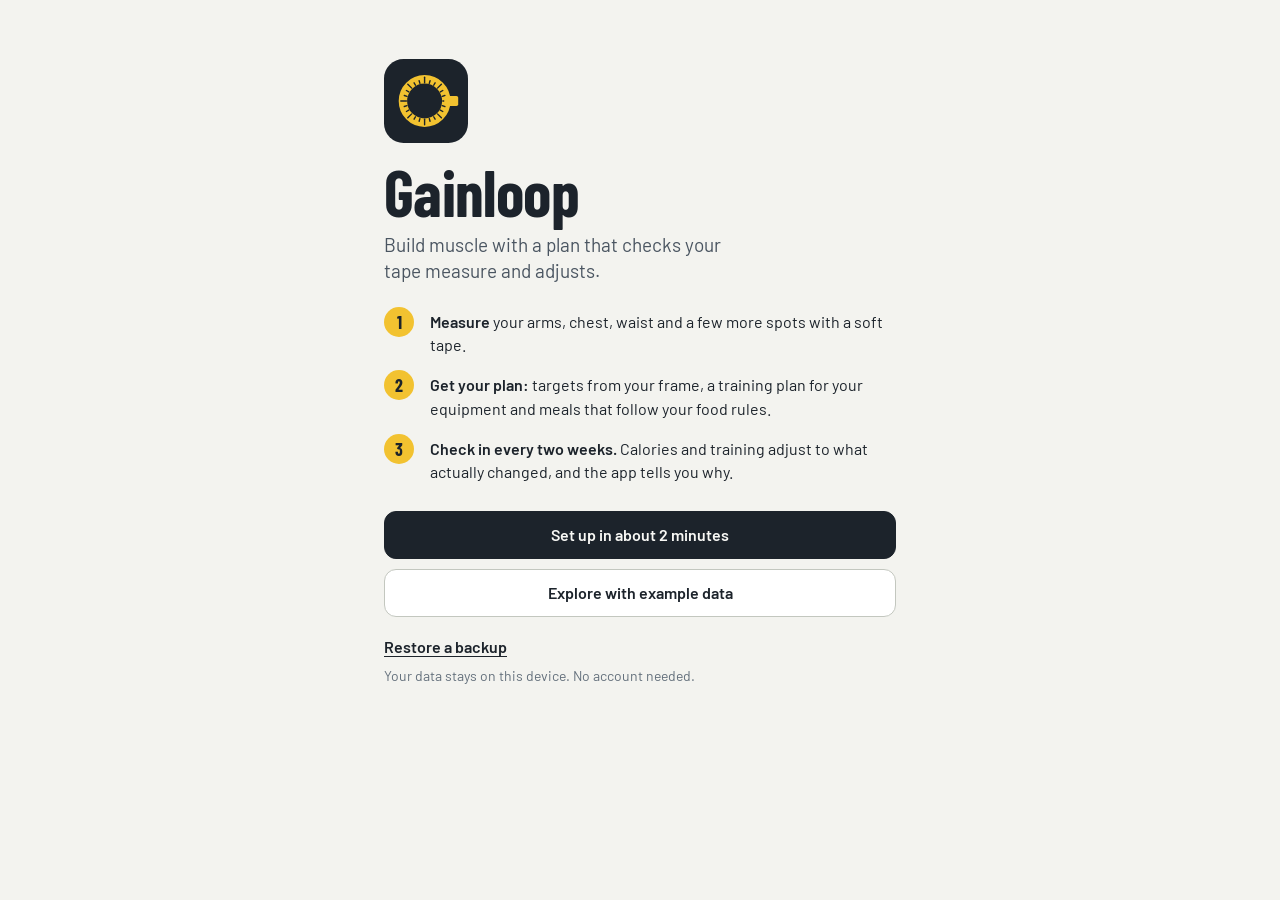
==== index.html @ c3718ab2 "Add Gainloop web app Installable web app (PWA) for building muscle: tape-measure targets, training a" ====
<!doctype html>
<html lang="en-GB">
<head>
  <meta charset="utf-8">
  <meta name="viewport" content="width=device-width, initial-scale=1, viewport-fit=cover">
  <title>Gainloop</title>
  <meta name="description" content="Build muscle with a plan that follows your tape measure: frame-based targets, training for your equipment and meals that respect your food rules.">
  <meta name="theme-color" content="#f3f3ef" media="(prefers-color-scheme: light)">
  <meta name="theme-color" content="#15191d" media="(prefers-color-scheme: dark)">
  <meta name="mobile-web-app-capable" content="yes">
  <meta name="apple-mobile-web-app-capable" content="yes">
  <meta name="apple-mobile-web-app-title" content="Gainloop">
  <meta name="apple-mobile-web-app-status-bar-style" content="default">
  <link rel="manifest" href="manifest.webmanifest">
  <link rel="icon" href="icons/favicon.svg" type="image/svg+xml">
  <link rel="icon" href="icons/icon-192.png" sizes="192x192" type="image/png">
  <link rel="apple-touch-icon" href="icons/apple-touch-icon.png">
  <link rel="preload" href="fonts/barlow-latin-400-normal.woff2" as="font" type="font/woff2" crossorigin>
  <link rel="preload" href="fonts/barlow-condensed-latin-700-normal.woff2" as="font" type="font/woff2" crossorigin>
  <link rel="stylesheet" href="css/app.css">
</head>
<body>
  <div id="app">
    <main id="view" class="view">
      <noscript><p>Gainloop needs JavaScript turned on.</p></noscript>
    </main>
  </div>
  <nav id="tabs" class="tabs" aria-label="Main" hidden></nav>
  <div id="sheet-root"></div>
  <div id="toast" role="status" aria-live="polite"></div>
  <script type="module" src="js/app.js"></script>
</body>
</html>
---- css/app.css ----
/* Gainloop
   Layout: one thumb-width column, the screen title top left, a bottom tab bar.
   Colour comes from the tape measure: chalk and graphite surfaces, tape yellow only where something is measured. */

@font-face { font-family: 'Barlow'; src: url('../fonts/barlow-latin-400-normal.woff2') format('woff2'); font-weight: 400; font-style: normal; font-display: swap; }
@font-face { font-family: 'Barlow'; src: url('../fonts/barlow-latin-500-normal.woff2') format('woff2'); font-weight: 500; font-style: normal; font-display: swap; }
@font-face { font-family: 'Barlow'; src: url('../fonts/barlow-latin-600-normal.woff2') format('woff2'); font-weight: 600; font-style: normal; font-display: swap; }
@font-face { font-family: 'Barlow Condensed'; src: url('../fonts/barlow-condensed-latin-600-normal.woff2') format('woff2'); font-weight: 600; font-style: normal; font-display: swap; }
@font-face { font-family: 'Barlow Condensed'; src: url('../fonts/barlow-condensed-latin-700-normal.woff2') format('woff2'); font-weight: 700; font-style: normal; font-display: swap; }

:root {
  --bg: #f3f3ef;          /* chalk */
  --surface: #ffffff;
  --sunk: #e9eae5;        /* inputs, tracks */
  --ink: #1c232b;         /* graphite */
  --ink-2: #4a5561;
  --ink-3: #64707c;
  --line: #d9dcd5;
  --line-2: #c3c7bf;
  --tape: #f2c230;        /* tape measure yellow */
  --tape-track: #f6e6a6;
  --tape-ink: #1c232b;    /* text printed on the tape, same in both themes */
  --tape-deep: #b98a06;
  --mark-bg: #1c232b;
  --good: #1f7a55;
  --warn: #9a4d00;
  --warn-bg: #fbecd9;
  --danger: #b3261e;
  --btn-bg: #1c232b;
  --btn-fg: #f8f8f5;
  --backdrop: rgba(12, 16, 20, 0.45);
  --shadow: 0 1px 2px rgba(28, 35, 43, 0.06), 0 8px 24px rgba(28, 35, 43, 0.08);
  --tape-shadow: inset 0 0 0 1px rgba(28, 35, 43, 0.14);
  --font-body: 'Barlow', system-ui, -apple-system, 'Segoe UI', Roboto, sans-serif;
  --font-display: 'Barlow Condensed', 'Arial Narrow', 'Roboto Condensed', system-ui, sans-serif;
  --safe-top: env(safe-area-inset-top, 0px);
  --safe-bottom: env(safe-area-inset-bottom, 0px);
  color-scheme: light;
}

@media (prefers-color-scheme: dark) {
  :root:not([data-theme="light"]) {
    --bg: #15191d;          /* rubber gym floor */
    --surface: #1d2227;
    --sunk: #262c32;
    --ink: #eceee9;
    --ink-2: #b6bdc5;
    --ink-3: #8f99a3;
    --line: #2e353c;
    --line-2: #434b53;
    --tape: #f2c230;
    --tape-track: #c9b25e;
    --tape-ink: #1c232b;
    --tape-deep: #f2c230;
    --mark-bg: #1c232b;
    --good: #57c792;
    --warn: #f0a24b;
    --warn-bg: #3a2a14;
    --danger: #ff8a80;
    --btn-bg: #eceee9;
    --btn-fg: #15191d;
    --backdrop: rgba(0, 0, 0, 0.6);
    --shadow: 0 1px 2px rgba(0, 0, 0, 0.3), 0 8px 24px rgba(0, 0, 0, 0.35);
    --tape-shadow: inset 0 0 0 1px rgba(0, 0, 0, 0.25);
    color-scheme: dark;
  }
}

:root[data-theme="dark"] {
  --bg: #15191d;
  --surface: #1d2227;
  --sunk: #262c32;
  --ink: #eceee9;
  --ink-2: #b6bdc5;
  --ink-3: #8f99a3;
  --line: #2e353c;
  --line-2: #434b53;
  --tape: #f2c230;
  --tape-track: #c9b25e;
  --tape-ink: #1c232b;
  --tape-deep: #f2c230;
  --mark-bg: #1c232b;
  --good: #57c792;
  --warn: #f0a24b;
  --warn-bg: #3a2a14;
  --danger: #ff8a80;
  --btn-bg: #eceee9;
  --btn-fg: #15191d;
  --backdrop: rgba(0, 0, 0, 0.6);
  --shadow: 0 1px 2px rgba(0, 0, 0, 0.3), 0 8px 24px rgba(0, 0, 0, 0.35);
  --tape-shadow: inset 0 0 0 1px rgba(0, 0, 0, 0.25);
  color-scheme: dark;
}

/* ---------- Base ---------- */
*, *::before, *::after { box-sizing: border-box; }
[hidden] { display: none !important; }
html { -webkit-text-size-adjust: 100%; text-size-adjust: 100%; }
html.sheet-open { overflow: hidden; }
body {
  margin: 0;
  background: var(--bg);
  color: var(--ink);
  font: 400 16px/1.45 var(--font-body);
  -webkit-font-smoothing: antialiased;
  -webkit-tap-highlight-color: transparent;
}
img, svg { max-width: 100%; }
p { margin: 0 0 10px; }
a { color: inherit; }
strong { font-weight: 600; }
button, input, select, textarea { font: inherit; color: inherit; }
:focus-visible { outline: 3px solid var(--ink); outline-offset: 2px; }

#app { max-width: 560px; margin: 0 auto; }
.view {
  min-height: 100vh;
  padding: calc(var(--safe-top) + 14px) 16px calc(var(--safe-bottom) + 32px);
}
body.has-tabs .view { padding-bottom: calc(var(--safe-bottom) + 104px); }

.i { width: 1.25em; height: 1.25em; flex: 0 0 auto; fill: none; stroke: currentColor; stroke-width: 1.8; stroke-linecap: round; stroke-linejoin: round; vertical-align: -0.25em; }
.i .fill { fill: currentColor; stroke: none; }

/* ---------- Type ---------- */
.display { font: 700 56px/0.92 var(--font-display); letter-spacing: -0.01em; margin: 20px 0 10px; }
.title { font: 700 36px/1 var(--font-display); letter-spacing: -0.005em; margin: 0; text-wrap: balance; }
.h2 { font: 600 23px/1.15 var(--font-display); letter-spacing: 0.005em; margin: 0 0 10px; text-wrap: balance; }
.h3 { font: 600 17px/1.3 var(--font-body); margin: 0 0 4px; }
.lede { font-size: 19px; line-height: 1.4; color: var(--ink-2); max-width: 34ch; margin: 0 0 22px; }
.muted { color: var(--ink-2); }
.fine { font-size: 14px; line-height: 1.4; color: var(--ink-3); }
.date { color: var(--ink-2); font-size: 15px; margin: 0 0 2px; }
.num { font-variant-numeric: tabular-nums; }
.empty { color: var(--ink-2); padding: 10px 0; }
.error { color: var(--danger); font-weight: 600; margin-top: 12px; }
.warn-text { color: var(--warn); }
.prose p { max-width: 65ch; }
.prose .h2 { margin-top: 24px; }
.prose .h2:first-child { margin-top: 0; }
.sources { padding-left: 18px; }
.sources li { margin: 6px 0; }

/* ---------- Layout pieces ---------- */
.screen-head { display: flex; align-items: flex-end; justify-content: space-between; gap: 12px; margin: 6px 0 18px; }
.screen-head > div { min-width: 0; }
.screen-head .muted { margin: 4px 0 0; }
.section { margin-top: 30px; }
.section-head { display: flex; align-items: baseline; justify-content: space-between; gap: 12px; margin-bottom: 8px; }
.section-head .h2 { margin: 0; }
.stack { display: grid; gap: 10px; }
.actions-row { display: flex; flex-wrap: wrap; gap: 10px; margin-top: 18px; }
.grid-2 { display: grid; grid-template-columns: 1fr 1fr; gap: 0 12px; }

.card { background: var(--surface); border: 1px solid var(--line); border-radius: 16px; padding: 16px; margin-top: 14px; box-shadow: var(--shadow); }
.card .h3 { margin: 0; }
.card p:last-of-type { margin-bottom: 14px; }
.card-top { display: flex; justify-content: space-between; align-items: baseline; gap: 12px; }
.card-tape { background: var(--tape); color: var(--tape-ink); border-color: transparent; }
.card-tape .btn-primary { background: var(--tape-ink); color: #f8f8f5; border-color: var(--tape-ink); }
.big-name { font: 700 30px/1.02 var(--font-display); margin: 6px 0 4px; }
.done-line { display: flex; align-items: center; gap: 6px; color: var(--good); font-weight: 600; margin: 8px 0 0; }

.banner { display: flex; flex-wrap: wrap; align-items: center; justify-content: space-between; gap: 10px 14px; padding: 12px 14px; border-radius: 12px; background: var(--sunk); color: var(--ink); margin: 0 0 14px; }
.banner p { margin: 0; flex: 1 1 220px; }
.banner-warn { background: var(--warn-bg); }
.note { background: var(--sunk); color: var(--ink); border-radius: 10px; padding: 10px 12px; font-size: 15px; }

.back { display: inline-flex; align-items: center; gap: 2px; padding: 8px 0; margin-left: -4px; border: 0; background: none; color: var(--ink-2); font-weight: 600; font-size: 15px; text-decoration: none; cursor: pointer; }
.back .i { width: 22px; height: 22px; }

/* ---------- Buttons ---------- */
.btn {
  display: inline-flex; align-items: center; justify-content: center; gap: 8px;
  min-height: 48px; padding: 0 18px; border-radius: 12px;
  border: 1px solid var(--line-2); background: var(--surface); color: var(--ink);
  font: 600 16px/1.1 var(--font-body); text-align: center; text-decoration: none; cursor: pointer;
}
.btn:hover { border-color: var(--ink-3); }
.btn-primary { background: var(--btn-bg); color: var(--btn-fg); border-color: var(--btn-bg); }
.btn-primary:hover { border-color: var(--btn-bg); opacity: 0.92; }
.btn-small { min-height: 40px; padding: 0 14px; border-radius: 10px; font-size: 15px; }
.btn-wide { width: 100%; }
.btn-danger { color: var(--danger); }
.btn-link { display: inline-block; padding: 10px 0; border: 0; background: none; color: var(--ink); font: 600 16px/1.2 var(--font-body); text-decoration: underline; text-underline-offset: 3px; cursor: pointer; text-align: left; }
.link { color: var(--ink); font-weight: 600; text-underline-offset: 3px; white-space: nowrap; }
.icon-btn { display: inline-grid; place-items: center; width: 44px; height: 44px; flex: 0 0 auto; border: 0; border-radius: 12px; background: transparent; color: var(--ink-2); cursor: pointer; }
.icon-btn:hover { background: var(--sunk); color: var(--ink); }

/* ---------- Forms ---------- */
.field { margin: 0 0 20px; padding: 0; border: 0; min-width: 0; }
.field > label, .field > legend { display: block; padding: 0; margin: 0 0 8px; font-weight: 600; }
.field.compact { margin-bottom: 14px; }
.field.compact > legend { font-weight: 500; color: var(--ink-2); margin-bottom: 6px; }
.opt { font-weight: 400; color: var(--ink-3); }
.hint { font-size: 14px; color: var(--ink-3); margin: 8px 0 0; }

input:not([type]), input[type="text"], input[type="date"], input[inputmode], textarea {
  width: 100%; min-height: 48px; padding: 10px 12px;
  border: 1px solid var(--line-2); border-radius: 10px;
  background: var(--surface); color: var(--ink);
  font: 400 17px/1.3 var(--font-body);
}
textarea { min-height: 120px; resize: vertical; }
input::placeholder, textarea::placeholder { color: var(--ink-3); opacity: 1; }
input[type="file"] { font-size: 15px; max-width: 100%; }
.input-unit { position: relative; display: flex; align-items: center; }
.input-unit input { padding-right: 50px; font-variant-numeric: tabular-nums; }
.input-unit .unit { position: absolute; right: 12px; color: var(--ink-3); font-size: 15px; pointer-events: none; }
.input-unit.small { width: 140px; flex: 0 0 auto; }
.pair { display: grid; grid-template-columns: 1fr 1fr; gap: 10px; max-width: 320px; }

.seg, .chips { display: flex; flex-wrap: wrap; gap: 6px; }
.seg input, .chips input, .choices input { position: absolute; width: 1px; height: 1px; opacity: 0; pointer-events: none; }
.seg label, .chips label {
  display: inline-flex; align-items: center; min-height: 44px; padding: 0 16px;
  border: 1px solid var(--line-2); border-radius: 999px; background: var(--surface);
  font-weight: 500; cursor: pointer; user-select: none;
}
.seg input:checked + label, .chips input:checked + label { background: var(--ink); color: var(--bg); border-color: var(--ink); }
.chips input[name="pins"]:checked + label { background: var(--tape); color: var(--tape-ink); border-color: var(--tape-deep); }
.seg input:focus-visible + label, .chips input:focus-visible + label, .choices input:focus-visible + label { outline: 3px solid var(--ink); outline-offset: 2px; }

.choices { display: grid; gap: 8px; }
.choices label { display: block; padding: 12px 14px; border: 1px solid var(--line-2); border-radius: 12px; background: var(--surface); cursor: pointer; }
.choices input:checked + label { border-color: var(--ink); box-shadow: inset 0 0 0 1px var(--ink); }
.choices input:disabled + label { cursor: not-allowed; opacity: 0.65; }
.choice-title { display: block; font-weight: 600; }
.choice-desc { display: block; margin-top: 2px; font-size: 14px; color: var(--ink-3); }

.field.check { display: flex; align-items: center; gap: 12px; }
.field.check input { width: 22px; height: 22px; margin: 0; accent-color: var(--ink); }
.field.check label { margin: 0; font-weight: 500; }

.form-actions { display: flex; flex-direction: column; gap: 8px; margin-top: 26px; }
.form-actions .btn { width: 100%; }
.form-actions .btn-link { align-self: center; }
.inline-form { display: flex; flex-wrap: wrap; align-items: center; gap: 10px; margin-bottom: 8px; }
.inline-form .input-unit, .inline-form .pair { flex: 1 1 160px; max-width: 240px; }

.measure { margin: 0; padding: 12px 0; border-bottom: 1px solid var(--line); }
.measure-row { display: flex; align-items: center; justify-content: space-between; gap: 12px; }
.measure-row label { margin: 0; font-weight: 600; }
.measure .fine { margin: 4px 0 0; }
.how summary { padding: 6px 0 2px; color: var(--ink-2); font-size: 14px; cursor: pointer; }
.how p { margin: 4px 0 6px; color: var(--ink-2); font-size: 15px; }
.warn { display: flex; align-items: flex-start; gap: 6px; margin: 6px 0 0; color: var(--warn); font-size: 14px; font-weight: 500; }

/* ---------- Setup ---------- */
.steps { display: flex; align-items: center; justify-content: space-between; min-height: 40px; }
.step-count { color: var(--ink-3); font-size: 14px; margin-left: auto; }
.step-bar { height: 4px; margin: 6px 0 24px; border-radius: 4px; background: var(--sunk); overflow: hidden; }
.step-bar span { display: block; height: 100%; background: var(--ink); }
.setup .title { margin-bottom: 8px; }
.setup .h2 { margin-top: 24px; }

/* ---------- Welcome ---------- */
.welcome { padding-top: 5vh; }
.loop { list-style: none; counter-reset: step; display: grid; gap: 14px; margin: 0 0 28px; padding: 0; }
.loop li { counter-increment: step; position: relative; min-height: 30px; padding: 3px 0 0 46px; }
.loop li::before {
  content: counter(step); position: absolute; left: 0; top: 0;
  display: grid; place-items: center; width: 30px; height: 30px; border-radius: 50%;
  background: var(--tape); color: var(--tape-ink); font: 700 18px/1 var(--font-display);
}
.mark { display: block; }
.mark-bg { fill: var(--mark-bg); }
.mark-ring { fill: none; stroke: var(--tape); stroke-width: 12; }
.mark-tick { stroke: var(--mark-bg); stroke-width: 2; stroke-linecap: round; }
.mark-tab { fill: var(--tape); }

/* ---------- Lists ---------- */
.list { list-style: none; margin: 0; padding: 0; border-top: 1px solid var(--line); }
.row {
  display: flex; align-items: center; gap: 12px; min-height: 52px; padding: 10px 0;
  border-bottom: 1px solid var(--line); color: inherit; text-decoration: none;
}
.row-label { flex: 0 0 auto; min-width: 92px; color: var(--ink-3); font-size: 15px; }
.row-main { flex: 1 1 auto; min-width: 0; overflow-wrap: anywhere; }
.row-title { display: block; font-weight: 600; }
.row-main .fine { display: block; margin: 2px 0 0; }
.row-amount { flex: 0 0 auto; color: var(--ink-2); font-variant-numeric: tabular-nums; white-space: nowrap; }
.row-link > .i, .row-button > .i { color: var(--ink-3); }
.row-button { width: 100%; border: 0; border-bottom: 1px solid var(--line); background: none; text-align: left; cursor: pointer; }
.row-link:hover, .row-button:hover { background: var(--sunk); }
.shop .row input { width: 22px; height: 22px; margin: 0; accent-color: var(--ink); flex: 0 0 auto; }
.shop .row label { cursor: pointer; }
.shop .row input:checked ~ label, .shop .row input:checked ~ .row-amount { color: var(--ink-3); text-decoration: line-through; }

.badge { display: inline-flex; align-items: center; height: 22px; padding: 0 8px; border-radius: 999px; font: 600 12px/1 var(--font-body); vertical-align: 0.1em; white-space: nowrap; }
.badge-tape { background: var(--tape); color: var(--tape-ink); }
.badge-ink { background: var(--ink); color: var(--bg); }

/* ---------- Stats ---------- */
.stats { display: grid; grid-template-columns: 1fr 1fr; gap: 1px; overflow: hidden; border: 1px solid var(--line); border-radius: 16px; background: var(--line); }
.stat { padding: 14px; background: var(--surface); min-width: 0; }
.stat-label { margin: 0 0 2px; color: var(--ink-3); font-size: 14px; }
.stat-value { margin: 0; font: 600 30px/1.05 var(--font-display); }
.stat-sub { margin: 4px 0 0; color: var(--ink-3); font-size: 13px; }
.kpi { display: flex; flex-wrap: wrap; gap: 6px 18px; margin: 0 0 8px; color: var(--ink-2); }
.kpi strong { font: 600 24px/1.1 var(--font-display); color: var(--ink); }

/* ---------- Tape gauge ---------- */
.gauges { display: grid; gap: 20px; }
.gauge-head { display: flex; align-items: baseline; justify-content: space-between; gap: 12px; margin-bottom: 6px; }
.gauge-name { font-weight: 600; }
.gauge-nums { color: var(--ink-2); font-size: 15px; white-space: nowrap; }
.gauge-nums strong { font: 600 22px/1 var(--font-display); color: var(--ink); }
.gauge-foot { display: flex; flex-wrap: wrap; align-items: center; gap: 8px; margin: 6px 0 0; color: var(--ink-2); font-size: 14px; }
.tape { position: relative; height: 36px; overflow: hidden; border-radius: 4px; background: var(--tape-track); box-shadow: var(--tape-shadow); }
.tape-fill { position: absolute; top: 0; bottom: 0; left: 0; background: var(--tape); }
.tick { position: absolute; top: 0; width: 1px; height: 7px; background: var(--tape-ink); opacity: 0.5; transform: translateX(-0.5px); }
.tick.mid { height: 11px; opacity: 0.7; }
.tick.major { width: 1.5px; height: 15px; opacity: 0.9; }
.tick-num { position: absolute; top: 16px; transform: translateX(-50%); color: var(--tape-ink); font: 600 13px/1 var(--font-display); }
.tape-now { position: absolute; top: 0; bottom: 0; width: 3px; background: var(--tape-ink); transform: translateX(-1.5px); }
.tape-target { position: absolute; top: 0; bottom: 0; width: 0; }
.tape-target::before, .tape-target::after { content: ''; position: absolute; left: -7px; border-left: 7px solid transparent; border-right: 7px solid transparent; }
.tape-target::before { top: 0; border-top: 9px solid var(--tape-ink); }
.tape-target::after { bottom: 0; border-bottom: 9px solid var(--tape-ink); }

/* ---------- Sets bars ---------- */
.bars { display: grid; gap: 2px; }
.bar-row {
  display: grid; grid-template-columns: minmax(110px, 40%) 1fr 30px; align-items: center; gap: 10px;
  width: 100%; min-height: 42px; padding: 4px 6px; margin: 0 -6px; border: 0; border-radius: 8px;
  background: none; color: inherit; text-align: left; cursor: pointer;
}
.bar-row:hover { background: var(--sunk); }
.bar-label { display: flex; flex-wrap: wrap; align-items: center; gap: 6px; font-weight: 500; }
.bar-track { height: 10px; overflow: hidden; border-radius: 0 4px 4px 0; background: var(--sunk); }
.bar-fill { display: block; height: 100%; border-radius: 0 4px 4px 0; background: var(--ink-3); }
.bar-fill.pri { background: var(--tape-deep); }
.bar-value { text-align: right; font-weight: 600; font-variant-numeric: tabular-nums; }

/* ---------- Weight chart ---------- */
.chart { position: relative; min-height: 120px; border-radius: 12px; }
.wchart { display: block; overflow: visible; touch-action: pan-y; }
.wchart .grid { stroke: var(--line); stroke-width: 1; }
.wchart .axis { fill: var(--ink-3); font: 500 11px var(--font-body); font-variant-numeric: tabular-nums; }
.wchart .dot { fill: var(--ink-3); opacity: 0.45; }
.wchart .area { fill: var(--ink); opacity: 0.07; }
.wchart .trend { fill: none; stroke: var(--ink); stroke-width: 2; stroke-linecap: round; stroke-linejoin: round; }
.wchart .end { fill: var(--tape); stroke: var(--bg); stroke-width: 2; }
.wchart .cross { stroke: var(--ink-3); stroke-width: 1; }
.wchart .cross-dot { fill: var(--ink); stroke: var(--bg); stroke-width: 2; }
.chart-tip { position: absolute; top: 2px; padding: 8px 10px; border: 1px solid var(--line); border-radius: 10px; background: var(--surface); box-shadow: var(--shadow); font-size: 13px; line-height: 1.5; white-space: nowrap; pointer-events: none; z-index: 2; }
.tip-date { font-weight: 600; }
.tip-key { display: inline-block; width: 12px; height: 2px; margin-right: 6px; background: var(--ink); vertical-align: middle; }
.tip-key.dotkey { width: 6px; height: 6px; margin: 0 9px 0 3px; border-radius: 50%; background: var(--ink-3); }
.more summary { padding: 12px 0; font-weight: 600; cursor: pointer; }

/* ---------- Train ---------- */
.exercise { padding: 18px 0; border-bottom: 1px solid var(--line); }
.exercise:first-of-type { border-top: 1px solid var(--line); }
.ex-head { display: flex; align-items: flex-start; justify-content: space-between; gap: 8px; }
.ex-title { min-width: 0; }
.ex-title .fine { margin: 2px 0 0; }
.advice { margin: 10px 0 6px; padding: 10px 12px; border-radius: 10px; background: var(--sunk); font-size: 15px; }
.log { display: grid; gap: 10px; margin: 12px 0 8px; }
.log-weight, .log-reps { display: flex; align-items: center; gap: 12px; }
.log-weight label, .log-label { min-width: 70px; font-weight: 600; font-size: 15px; }
.rep-boxes { display: flex; flex-wrap: wrap; gap: 8px; }
input.rep { width: 54px; min-height: 46px; padding: 8px 4px; text-align: center; font-variant-numeric: tabular-nums; }
.finish-bar { position: sticky; bottom: calc(var(--safe-bottom) + 78px); z-index: 5; margin-top: 10px; padding: 14px 0 6px; background: linear-gradient(to top, var(--bg) 72%, transparent); }

/* ---------- Eat ---------- */
.targets { display: grid; gap: 2px; }
.target-kcal { margin: 0; color: var(--ink-2); }
.target-kcal strong { margin-right: 6px; color: var(--ink); font: 700 46px/1 var(--font-display); }
.macros { display: flex; flex-wrap: wrap; gap: 4px 16px; margin: 6px 0; color: var(--ink-2); }
.macros strong { color: var(--ink); }
.rules-line { display: flex; align-items: baseline; justify-content: space-between; gap: 12px; }
.rules-line p { margin: 0; }
.days { display: grid; grid-template-columns: repeat(7, minmax(0, 1fr)); gap: 4px; margin: 24px 0 6px; }
.day { display: flex; flex-direction: column; align-items: center; gap: 1px; padding: 8px 0; border: 1px solid transparent; border-radius: 12px; background: none; color: var(--ink-2); font: 600 13px/1.2 var(--font-body); cursor: pointer; }
.day-num { color: var(--ink); font: 600 19px/1.1 var(--font-display); }
.day.today:not(.on) { border-color: var(--line-2); }
.day.on { background: var(--ink); color: var(--bg); }
.day.on .day-num { color: var(--bg); }
.meals { list-style: none; margin: 0; padding: 0; }
.meal { display: grid; gap: 2px; width: 100%; padding: 12px 0; border: 0; border-bottom: 1px solid var(--line); background: none; color: inherit; text-align: left; cursor: pointer; }
.meal:hover { background: var(--sunk); }
.meal-slot { color: var(--ink-3); font-size: 13px; font-weight: 600; }
.meal-name { font-size: 17px; font-weight: 600; }
.meal-meta { color: var(--ink-2); font-size: 14px; }
.day-total { display: grid; gap: 12px; margin-top: 18px; }
.meter-head { display: flex; justify-content: space-between; gap: 10px; margin-bottom: 6px; font-size: 15px; }
.meter-track { height: 8px; overflow: hidden; border-radius: 4px; background: var(--sunk); }
.meter-fill { display: block; height: 100%; border-radius: 0 4px 4px 0; background: var(--ink-3); }
.meter-fill.ok { background: var(--good); }
.ingredients { margin: 0 0 10px; padding-left: 20px; }
.ingredients li { margin: 4px 0; }
.explain { display: grid; gap: 10px; margin: 0 0 14px; padding-left: 18px; }

/* ---------- Check-in and changes ---------- */
.changes { display: grid; gap: 12px; list-style: none; margin: 0; padding: 0; }
.change { padding: 14px; border: 1px solid var(--line); border-radius: 12px; background: var(--surface); }
.change-text { margin: 0 0 4px; font-weight: 600; }
.change .fine { margin: 0; }
.timeline { list-style: none; margin: 0; padding: 0; border-top: 1px solid var(--line); }
.timeline > li { padding: 14px 0; border-bottom: 1px solid var(--line); }
.timeline ul { display: grid; gap: 10px; list-style: none; margin: 8px 0 0; padding: 0; }
.tl-head { display: flex; flex-wrap: wrap; align-items: baseline; gap: 8px; margin: 0; }
.tl-text { margin: 0 0 2px; font-weight: 500; }
.timeline .fine { margin: 0; }
.footer-note { margin-top: 28px; }
.copy-area { font: 13px/1.4 ui-monospace, Menlo, Consolas, monospace; }

/* ---------- Tab bar ---------- */
.tabs {
  position: fixed; left: 0; right: 0; bottom: 0; z-index: 20;
  display: flex; justify-content: center;
  padding: 6px max(8px, env(safe-area-inset-left, 0px)) calc(var(--safe-bottom) + 6px);
  border-top: 1px solid var(--line); background: var(--surface);
}
.tab {
  position: relative; flex: 1 1 0; max-width: 112px;
  display: flex; flex-direction: column; align-items: center; gap: 3px; padding: 6px 0 4px;
  color: var(--ink-3); font-size: 12px; font-weight: 600; text-decoration: none; border-radius: 10px;
}
.tab .i { width: 24px; height: 24px; vertical-align: 0; }
.tab[aria-current="page"] { color: var(--ink); }
.tab[aria-current="page"]::before { content: ''; position: absolute; top: -7px; left: 50%; width: 30px; height: 4px; transform: translateX(-50%); border-radius: 0 0 3px 3px; background: var(--tape); }

/* ---------- Sheet and toast ---------- */
.sheet-backdrop { position: fixed; inset: 0; z-index: 40; background: var(--backdrop); }
.sheet {
  position: fixed; left: 0; right: 0; bottom: 0; z-index: 41;
  max-width: 560px; max-height: 86vh; margin: 0 auto; overflow: auto; overscroll-behavior: contain;
  padding: 0 16px calc(var(--safe-bottom) + 24px);
  border-radius: 20px 20px 0 0; background: var(--surface); box-shadow: var(--shadow);
}
.sheet-head { position: sticky; top: 0; z-index: 1; display: flex; align-items: center; justify-content: space-between; gap: 8px; padding: 16px 0 8px; background: var(--surface); }
.sheet-head .h2 { margin: 0; }
.sheet-body > :last-child { margin-bottom: 0; }

#toast {
  position: fixed; left: 50%; bottom: calc(var(--safe-bottom) + 88px); z-index: 60;
  max-width: min(92vw, 480px); padding: 12px 16px; border-radius: 12px;
  background: var(--ink); color: var(--bg); font-weight: 500;
  opacity: 0; transform: translate(-50%, 16px); pointer-events: none; transition: opacity 0.2s, transform 0.2s;
}
#toast.show { opacity: 1; transform: translate(-50%, 0); }
body:not(.has-tabs) #toast { bottom: calc(var(--safe-bottom) + 24px); }

@media (prefers-reduced-motion: no-preference) {
  .sheet { animation: sheet-in 0.22s ease-out; }
  .sheet-backdrop { animation: fade-in 0.2s ease-out; }
}
@keyframes sheet-in { from { transform: translateY(28px); opacity: 0.6; } to { transform: none; opacity: 1; } }
@keyframes fade-in { from { opacity: 0; } }
@media (prefers-reduced-motion: reduce) { #toast { transition: none; } }

@media (min-width: 600px) {
  .view { padding-left: 24px; padding-right: 24px; }
  .display { font-size: 64px; }
}
@media (max-width: 360px) {
  .title { font-size: 32px; }
  .row-label { min-width: 76px; }
  .input-unit.small { width: 120px; }
}

.wchart .end-label { fill: var(--ink); font: 600 12px var(--font-body); paint-order: stroke; stroke: var(--bg); stroke-width: 3px; stroke-linejoin: round; }
.changes { margin-top: 16px; }
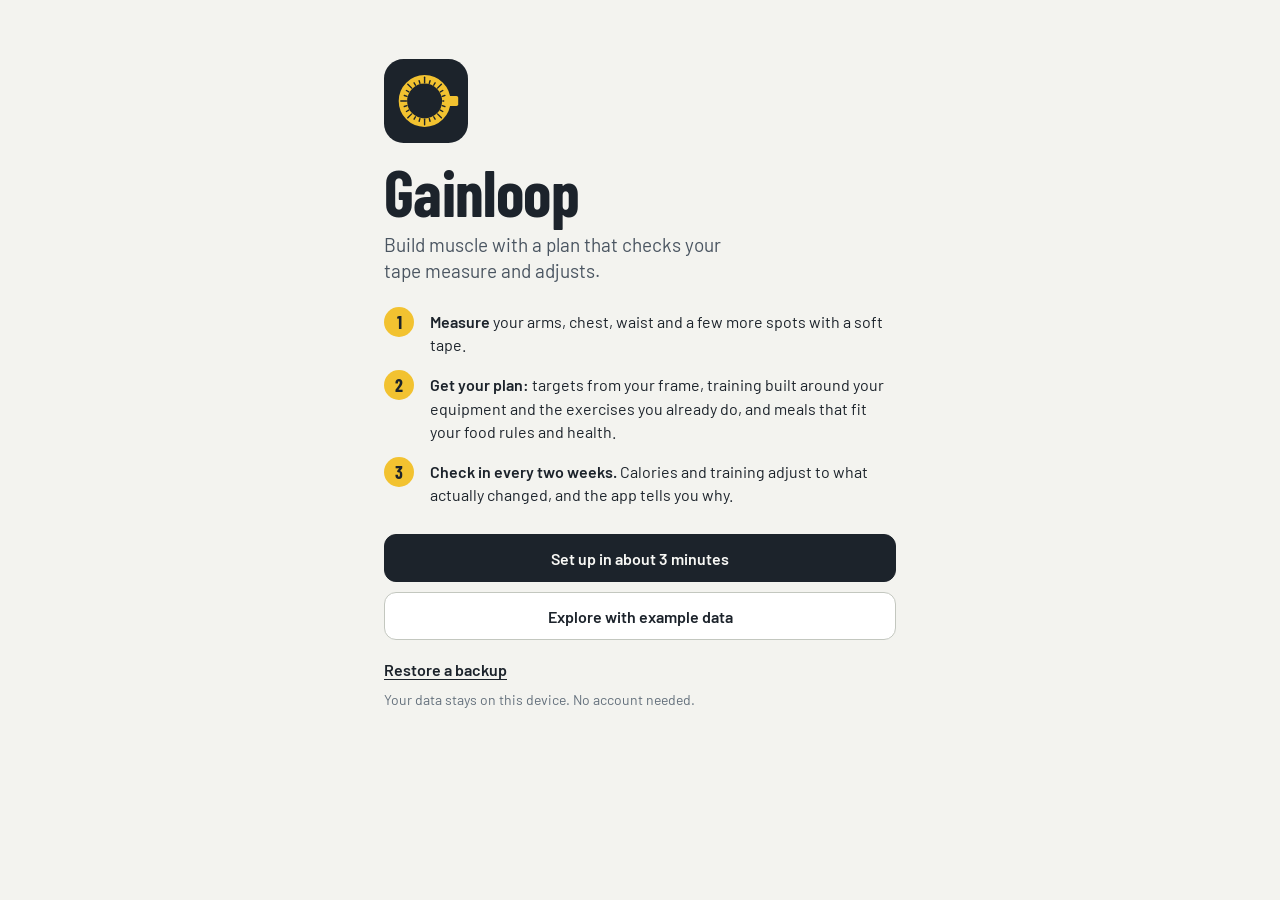
==== commit cf6738d5: "Add exercise animations, your own exercises, cooking from your food and health conditions - Every ex" ====
--- a/index.html
+++ b/index.html
@@ -4,7 +4,7 @@
   <meta charset="utf-8">
   <meta name="viewport" content="width=device-width, initial-scale=1, viewport-fit=cover">
   <title>Gainloop</title>
-  <meta name="description" content="Build muscle with a plan that follows your tape measure: frame-based targets, training for your equipment and meals that respect your food rules.">
+  <meta name="description" content="Build muscle with a plan that follows your tape measure: frame-based targets, training built around the exercises you already do, how-to animations for every exercise, and meals that fit your food rules, health and the food you have.">
   <meta name="theme-color" content="#f3f3ef" media="(prefers-color-scheme: light)">
   <meta name="theme-color" content="#15191d" media="(prefers-color-scheme: dark)">
   <meta name="mobile-web-app-capable" content="yes">
--- a/css/app.css
+++ b/css/app.css
@@ -31,6 +31,13 @@
   --backdrop: rgba(12, 16, 20, 0.45);
   --shadow: 0 1px 2px rgba(28, 35, 43, 0.06), 0 8px 24px rgba(28, 35, 43, 0.08);
   --tape-shadow: inset 0 0 0 1px rgba(28, 35, 43, 0.14);
+  --fig: #1c232b;         /* exercise figure */
+  --fig-far: #8d969f;     /* the far arm and leg */
+  --kit: #6f7a85;         /* bars, cables */
+  --plate: #a3abb3;       /* plates and dumbbells */
+  --pad: #d3d7cf;         /* benches and machine pads */
+  --frame: #b5bbb2;       /* machine frames */
+  --anim-bg: var(--surface);
   --font-body: 'Barlow', system-ui, -apple-system, 'Segoe UI', Roboto, sans-serif;
   --font-display: 'Barlow Condensed', 'Arial Narrow', 'Roboto Condensed', system-ui, sans-serif;
   --safe-top: env(safe-area-inset-top, 0px);
@@ -62,6 +69,12 @@
     --backdrop: rgba(0, 0, 0, 0.6);
     --shadow: 0 1px 2px rgba(0, 0, 0, 0.3), 0 8px 24px rgba(0, 0, 0, 0.35);
     --tape-shadow: inset 0 0 0 1px rgba(0, 0, 0, 0.25);
+    --fig: #e6e9e4;
+    --fig-far: #6e7882;
+    --kit: #9aa4ae;
+    --plate: #56606a;
+    --pad: #39414a;
+    --frame: #47505a;
     color-scheme: dark;
   }
 }
@@ -89,6 +102,12 @@
   --backdrop: rgba(0, 0, 0, 0.6);
   --shadow: 0 1px 2px rgba(0, 0, 0, 0.3), 0 8px 24px rgba(0, 0, 0, 0.35);
   --tape-shadow: inset 0 0 0 1px rgba(0, 0, 0, 0.25);
+  --fig: #e6e9e4;
+  --fig-far: #6e7882;
+  --kit: #9aa4ae;
+  --plate: #56606a;
+  --pad: #39414a;
+  --frame: #47505a;
   color-scheme: dark;
 }
 
@@ -464,3 +483,118 @@
 
 .wchart .end-label { fill: var(--ink); font: 600 12px var(--font-body); paint-order: stroke; stroke: var(--bg); stroke-width: 3px; stroke-linejoin: round; }
 .changes { margin-top: 16px; }
+
+/* ---------- Exercise animations ---------- */
+.anim { display: block; width: 100%; height: 100%; }
+.anim line, .anim polyline, .anim path { fill: none; stroke-linecap: round; stroke-linejoin: round; }
+.anim .fig { stroke: var(--fig); fill: var(--fig); }
+.anim line.fig, .anim polyline.fig { fill: none; }
+.anim .fig-far { stroke: var(--fig-far); fill: var(--fig-far); }
+.anim line.fig-far { fill: none; }
+.anim polygon.fig { stroke: var(--fig); stroke-linejoin: round; }
+.anim .cut { stroke: var(--anim-bg); }
+.anim .cut-fill { fill: var(--anim-bg); }
+.anim .plate { fill: var(--plate); stroke: none; }
+.anim .plate-line { stroke: var(--plate); }
+.anim .hub { fill: var(--anim-bg); }
+.anim .pad { fill: var(--pad); stroke: var(--pad); }
+.anim rect.pad { stroke: none; }
+.anim .frame { stroke: var(--frame); }
+.anim .metal { fill: var(--kit); stroke: none; }
+.anim .kit, .anim .cable { stroke: var(--kit); }
+.anim .floor { stroke: var(--line-2); }
+.anim .towel { stroke: var(--plate); }
+.anim-stage { position: relative; width: 100%; aspect-ratio: 4 / 3; overflow: hidden; border: 1px solid var(--line); border-radius: 14px; background: var(--anim-bg); }
+.anim-stage .anim { position: absolute; inset: 0; }
+.anim-toggle { display: inline-flex; flex: 0 0 auto; align-items: center; gap: 6px; min-width: 76px; min-height: 40px; justify-content: center; padding: 0 14px; border: 1px solid var(--line-2); border-radius: 999px; background: var(--surface); color: var(--ink); font: 600 14px/1 var(--font-body); cursor: pointer; }
+.anim-toggle:hover { border-color: var(--ink-3); }
+.guide-bar { display: flex; align-items: center; justify-content: space-between; gap: 12px; margin-top: 12px; }
+.guide-bar .guide-meta { margin: 0; }
+.anim-none { display: grid; place-items: center; padding: 16px; color: var(--ink-3); text-align: center; font-size: 15px; }
+.thumb { display: block; flex: 0 0 auto; width: 68px; aspect-ratio: 4 / 3; overflow: hidden; border: 1px solid var(--line); border-radius: 9px; background: var(--anim-bg); }
+.thumb-none { display: grid; place-items: center; color: var(--ink-3); font: 600 11px/1.1 var(--font-body); text-align: center; }
+.ex-guide { display: flex; align-items: center; gap: 12px; width: 100%; margin: 4px 0 0; padding: 6px 0; border: 0; background: none; color: var(--ink); font: 600 15px/1.2 var(--font-body); text-align: left; cursor: pointer; }
+.ex-guide:hover .thumb { border-color: var(--ink-3); }
+.row-thumb { display: flex; align-items: center; gap: 12px; }
+
+/* ---------- Guides ---------- */
+.guide-works { margin: 10px 0 0; color: var(--ink-2); }
+.guide h3 { margin-top: 18px; }
+.kit-list { margin: 4px 0 0; padding-left: 20px; }
+.kit-list li { margin: 3px 0; }
+.steps-list { margin: 4px 0 0; padding-left: 24px; }
+.steps-list li { margin: 7px 0; padding-left: 2px; }
+.steps-list li::marker { font-weight: 600; color: var(--ink-2); }
+.guide .note { margin-top: 14px; }
+.guide-meta { display: flex; flex-wrap: wrap; gap: 6px 16px; margin: 14px 0 0; color: var(--ink-2); font-size: 15px; }
+.food-group .chips label { min-height: 40px; padding: 0 14px; font-size: 15px; }
+.badge-line { background: var(--sunk); color: var(--ink-2); }
+.filter-row { display: flex; gap: 6px; overflow-x: auto; margin: 0 -16px 14px; padding: 2px 16px 6px; scrollbar-width: none; }
+.filter-row::-webkit-scrollbar { display: none; }
+.filter-row .seg { flex-wrap: nowrap; }
+.filter-row .seg label { white-space: nowrap; }
+.anim-host { position: absolute; inset: 0; }
+input[type="search"] { width: 100%; min-height: 50px; padding: 10px 14px; border: 1px solid var(--line-2); border-radius: 12px; background: var(--surface); color: var(--ink); font-size: 17px; -webkit-appearance: none; appearance: none; }
+input[type="search"]:focus-visible { outline: 3px solid var(--ink); outline-offset: 1px; }
+.picker-results:empty { display: none; }
+.picker-results { margin-top: 6px; }
+.added { color: var(--good); font-weight: 600; white-space: nowrap; }
+
+/* ---------- Cook with what you have ---------- */
+.food-group { margin-top: 18px; }
+.food-group .h3 { margin-bottom: 8px; color: var(--ink-2); font-size: 15px; }
+.ideas { display: grid; gap: 10px; }
+.idea { padding: 14px; border: 1px solid var(--line); border-radius: 14px; background: var(--surface); }
+.idea-name { margin: 0; font-weight: 600; font-size: 17px; }
+.idea-meta { margin: 2px 0 8px; color: var(--ink-2); font-size: 14px; }
+.idea-items { margin: 0 0 8px; color: var(--ink-2); font-size: 15px; }
+.idea .how summary { font-size: 15px; }
+.idea-actions { display: flex; flex-wrap: wrap; align-items: center; gap: 4px 16px; margin-top: 8px; }
+.need { color: var(--warn); font-size: 14px; font-weight: 500; }
+.slot-head { margin-top: 26px; }
+
+/* ---------- Health ---------- */
+.health-list { display: grid; gap: 10px; list-style: none; margin: 0; padding: 0; }
+.health-list li { padding: 12px 14px; border: 1px solid var(--line); border-radius: 12px; background: var(--surface); }
+.health-list .h3 { margin: 0 0 4px; }
+.health-list p { margin: 0; color: var(--ink-2); font-size: 15px; }
+.health-list p.h3 { margin: 0 0 4px; color: var(--ink); font-size: 17px; }
+.notes { display: grid; gap: 8px; margin: 0; padding-left: 20px; }
+.notes li { padding-left: 2px; }
+.card-note { margin: 10px 0 12px; padding: 10px 12px; border-radius: 10px; background: var(--sunk); font-size: 15px; }
+
+
+/* ---------- Exercise pictures in lists and sessions ---------- */
+.thumb-btn { flex: 0 0 auto; padding: 0; border: 0; border-radius: 10px; background: none; cursor: pointer; }
+.thumb-btn:hover .thumb { border-color: var(--ink-3); }
+.ex-guide-text { display: grid; gap: 1px; min-width: 0; }
+.ex-guide-text > span:first-child { text-decoration: underline; text-underline-offset: 3px; }
+.ex-guide-text .fine { font-weight: 400; overflow-wrap: anywhere; }
+.picked-head { margin-top: 18px; }
+.swap-row { padding: 6px 0; }
+.row-pick { display: flex; align-items: center; gap: 12px; flex: 1 1 auto; min-width: 0; min-height: 52px; padding: 0; border: 0; background: none; color: inherit; text-align: left; cursor: pointer; }
+.row-pick > .i { color: var(--ink-3); }
+.row-pick:hover .row-title { text-decoration: underline; text-underline-offset: 3px; }
+.swap-all { margin-top: 22px; }
+.sheet-body .list + .fine { margin-top: 8px; }
+.session-notes { margin: 0 0 16px; }
+.health-banner { align-items: flex-start; }
+.health-banner > div:first-child { flex: 1 1 240px; }
+.health-banner p { margin: 0 0 4px; }
+.banner-actions { display: flex; flex-wrap: wrap; align-items: center; gap: 8px 16px; }
+
+/* ---------- Cook with what you have: the food picker ---------- */
+.food-picker { border-top: 1px solid var(--line); border-bottom: 1px solid var(--line); }
+.food-picker > summary { position: relative; display: grid; gap: 2px; padding: 12px 32px 12px 0; list-style: none; cursor: pointer; }
+.food-picker > summary::-webkit-details-marker { display: none; }
+.food-picker > summary::after { content: ''; position: absolute; right: 8px; top: 50%; width: 9px; height: 9px; border-right: 2px solid var(--ink-3); border-bottom: 2px solid var(--ink-3); transform: translateY(-70%) rotate(45deg); }
+.food-picker[open] > summary::after { transform: translateY(-20%) rotate(225deg); }
+.food-picker[open] { padding-bottom: 8px; }
+.food-picker .food-group:first-of-type { margin-top: 4px; }
+.pantry-foot { margin: 14px 0 0; }
+#pantry-results { margin-top: 24px; scroll-margin-top: 12px; }
+#pantry-results > .h2 { margin-bottom: 0; }
+.slot-head .h3 { margin-bottom: 8px; }
+.pantry-bar.away { visibility: hidden; }
+details.session-notes > summary { font-weight: 600; cursor: pointer; }
+details.session-notes[open] > summary { margin-bottom: 8px; }
